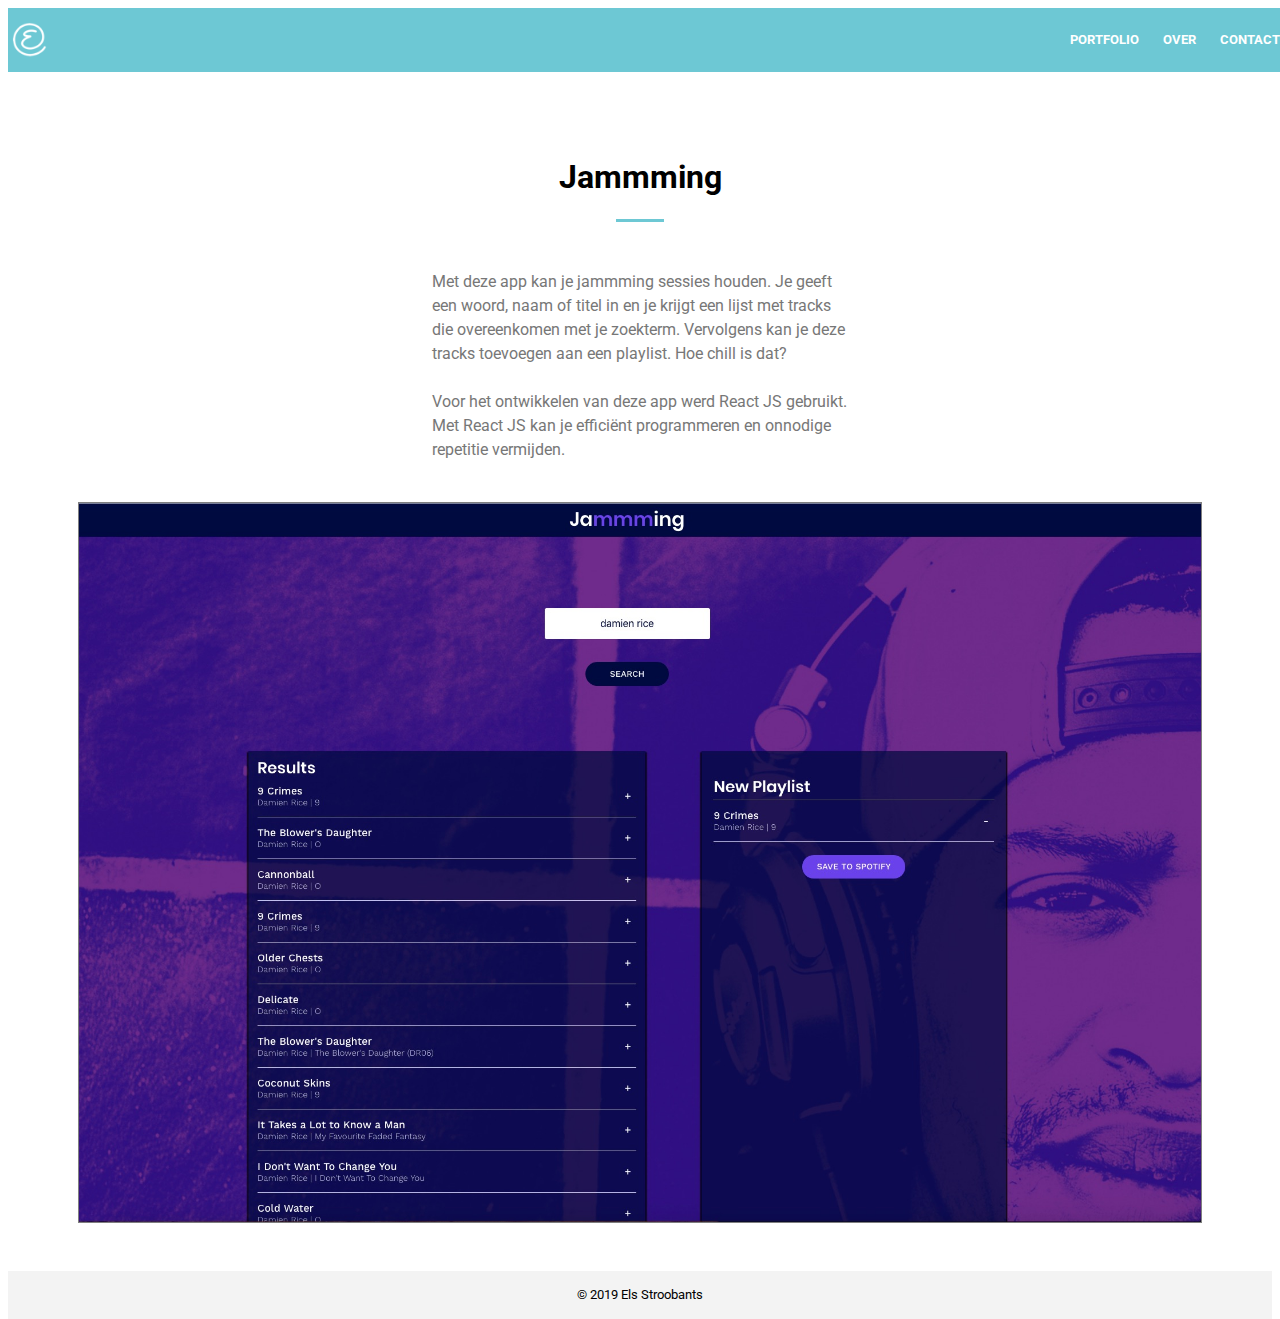
==== jammming.html @ 2d59bb73 "Portfolio update" ====
<!DOCTYPE html>
<html>
  <head>
    <meta charset="utf-8">
    <meta name="viewport" content="width=device-width, initial-scale=1">
    <title>portfolio</title>
    <link href="./resources/css/reset.css" type="text/css" rel="stylesheet">
    <link href="./resources/css/style.css" type= "text/css" rel="stylesheet">
    <link href="https://fonts.googleapis.com/css?family=Roboto" rel="stylesheet">
    <link rel="icon" href="./resources/icons/favicon.ico" type="image/x-icon">
  </head>
  <body>


      <!--Header-->

      <header>
        <div class="logo-container">
          <img src="./resources/images/logo_white.png" alt="logo Els">
        </div>
        <nav class="nav-container">
          <span><a href="index.html#portfolio">PORTFOLIO</a></span>
          <span>
            <a id="nav_about" href="index.html#about">
              <span class="lang_en">ABOUT</span>
              <span class="lang_nl">OVER</span>
            </a>
          </span>
          <span id="nav_blog"><a href="#">BLOG</a></span>
          <span><a href="index.html#contact">CONTACT</a></span>
          <!--<span><a title="English" href="#" onclick="selectLang('en'); return false;">EN</a> | <a title="Nederlands" href="#" onclick="selectLang('nl'); return false;">NL</a></span>-->
        </nav>
      </header>


      <div class= "site-container">

        <!--ravenous-->

        <div id="jammming-text">

          <h1>
            <span class="lang_en">Jammming</span>
            <span class="lang_nl">Jammming</span>
          </h1>
          <div class="line">
          </div>

          <p>
            <span class="lang_en"> This app was created to be able to have chill jammming sessions. You can type any keyword, name or title and and get a list of tracks related to your search which you can then add to a playlist. Simple and fun!
            <br><br>
            React JS was used to build the app, which is perfect for this type of app since its modular set-up avoids lengthy unnecessary repetitive code.
            <br><br>
            </span>
            <span class="lang_nl">Met deze app kan je jammming sessies houden. Je geeft een woord, naam of titel in en je krijgt een lijst met tracks die overeenkomen met je zoekterm. Vervolgens kan je deze tracks toevoegen aan een playlist. Hoe chill is dat?
            <br><br>
            Voor het ontwikkelen van deze app werd React JS gebruikt. Met React JS kan je efficiënt programmeren en onnodige repetitie vermijden.
            <br><br>
            </span>
          </p>

        </div>
        <div id ="jammming-screenshot">
          <img src="./resources/images/jammming_screenshot.jpg" alt ="screenshot jammming app"/>
        </div>


      </div>

      <!--footer-->
      <footer>
        <p class="copyright">&copy 2019 Els Stroobants </p>
      </footer>

      <script type="text/javascript">
        // List of all supported languages
        const languages = ['en', 'nl'];

        // Call this function to set the language
        function selectLang(selectedLang) {
          // Iterate over all language codes
          for (let langIndex = 0; langIndex < languages.length; langIndex++) {
            let langCode = languages[langIndex];

            // Choose if the current language should be displayed or not
            let display;
            if (selectedLang === langCode) {
              display = 'inline';
            } else {
              display = 'none';
            }

            // Find all elements for the current language code
            let elements = document.getElementsByClassName('lang_' + langCode);
            for (let elIndex = 0; elIndex < elements.length; elIndex++) {
              elements[elIndex].style.display = display;
            }
          }
        }
      </script>

    </body>
  </html>
---- resources/css/style.css ----
/* recommendations article Tania Rascia */

html {
  box-sizing: border-box;
}
*, *:before, *:after {
  box-sizing: inherit;
}

/* general */
body {
  font-family: 'Roboto', Helvetica, sans-serif;
  color: #777;
  line-height: 1.5rem;
}

a:hover {
  background-color: #6dc8d4;
  cursor: pointer;
  color: #ff8100
}

.site-container {
  max-width: 78rem;
  margin: 0 auto;
}

.divlink {
  display: block;
  width: 100%;
  height: 100%;
  transition: 0.5s linear 0s;
}

h1 {
  color: black;
  font-weight: bold;
  font-size: 2rem;
  padding: 0.5rem;
}

h2 {
  color: white;
  font-weight: bold;
  font-size: 1rem;
  letter-spacing: 0.4rem;
}

.line {
  background-color: #6dc8d4;
  width: 3rem;
  height: 0.2rem;
  margin-bottom: 2rem;
}

.lang_en {
  display: none;
}

.lang_nl {
  display: inline;
}

/* header */
header {
  height: 4rem;
  width: 100%;
  position: fixed;
  z-index: 1;
  background-color: #6dc8d4;
  display: flex;
  justify-content: space-between;
  align-items: center;
}

.nav-container {
  width: 100%;
  display: flex;
  justify-content: flex-end;
  align-items: center;
}

nav span {
  padding: 0 0.5rem 0 0.5rem;
  font-size: 0.8rem;
}

nav span a {
  color: white;
  text-decoration: none;
  font-weight: bold;
}

#nav_about,
#nav_blog {
  display: none;
}

.logo-container {
  padding-left: 0.25rem;
  color: #777;
  display: flex;
  justify-content: center;
  align-items: center;
  width: 2.5rem;

}

.logo-container img {
  width: 100%;

}

@media only screen and (min-width: 40rem) {
  #nav_about {
    display: inline;
  }

}


/*who am I section*/

.who {
  position: relative;
  top: 4rem;
  display: flex;
  flex-direction: column;
  justify-content: center;
  align-items: center;
  padding: 2rem 2rem 2rem 2rem;
  text-align: center;
}

.banner {
  width: 100%;
  height: 12rem;
  position: relative;
  top: 4rem;
  background-image: url("../images/office.jpg");
  background-repeat: no-repeat;
  background-position: 50% 85%;
  background-size: cover;
}

@media only screen and (min-width: 40rem) {
    .who {
    padding: 4rem 2rem 2rem 2rem;
  }
}

/*what I do section*/

.what {
  position: relative;
  top: 4rem;
  display: flex;
  flex-direction: column;
  justify-content: center;
  align-items: center;
  padding: 4rem 2rem 0rem 2rem;
  text-align: center;
}

/*portfolio section*/

#portfolio {
  position: relative;
  top: 4rem;
  display: flex;
  flex-direction: column;
  justify-content: center;
  align-items: center;
  width: 100%;
  padding: 4rem 0 0rem 0;
}

.projects {
  width: 100%;
  display: flex;
  flex-direction: column;
  justify-content: center;
  align-items: center;
}

.project {
  width: 90%;
  height: 13rem;
  margin-bottom: 1rem;
  display: flex;
  justify-content: center;
  align-items: center;
}

.divlink {
  display: flex;
  justify-content: center;
  align-items: center;
  text-decoration: none;
}


#fotomatic {
  background-image: url("../images/fotomatic.jpg");
  background-repeat: no-repeat;
  background-position: center;
  background-size: cover;
}

#secretagent {
  background-image: url("../images/secretagent.jpg");
  background-repeat: no-repeat;
  background-position: center;
  background-size: cover;
}

#teacozy {
  background-image: url("../images/teacozy.jpg");
  background-repeat: no-repeat;
  background-position: center;
  background-size: cover;
}

#tortoiseshell {
  background-image: url("../images/tortoiseshell.jpg");
  background-repeat: no-repeat;
  background-position: left;
  background-size: cover;
}

#excursion {
  background-image: url("../images/excursion.jpg");
  background-repeat: no-repeat;
  background-position: left;
  background-size: cover;
}

#colmar {
  background-image: url("../images/colmar.jpg");
  background-repeat: no-repeat;
  background-position: center;
  background-size: cover;
}

#jumpstart {
  background-image: url("../images/jumpstart.jpg");
  background-repeat: no-repeat;
  background-position: center;
  background-size: cover;
}

#mytimes {
  background-image: url("../images/mytimes.png");
  background-repeat: no-repeat;
  background-position: center;
  background-size: cover;
}

#ravenous {
  background-image: url("../images/ravenous.jpg");
  background-repeat: no-repeat;
  background-position: center;
  background-size: cover;
}

#jammming {
  background-image: url("../images/jammming.jpg");
  background-repeat: no-repeat;
  background-position: center;
  background-size: cover;
}


@media only screen and (min-width: 40rem) {
  .projects {
    flex-direction: row;
    justify-content: center;
    align-items: center;
    flex-wrap: wrap;
  }

  .project {
    margin: 2rem;
    width: 100%;
    max-width: 13rem;
    max-height: 13rem;
  }
}


/*about me section */

#about {
  position: relative;
  top: 4rem;
  display: flex;
  flex-direction: column;
  justify-content: flex-start;
  align-items: center;
  padding: 4rem 2rem 0rem 2rem;
  max-width: 30rem;
  margin: 0 auto;
}

#about img {
  height: 5rem;
  border-radius: 5rem;
  padding: 0rem;

}

#contact {
  position: relative;
  top: 4rem;
  display: flex;
  flex-direction: column;
  justify-content: center;
  align-items: center;
  padding: 4rem 2rem 2rem 2rem;
  text-align: center;
}

/*contact section*/
.info-box{
  display: flex;
  flex-direction: column;
  justify-content: center;
  align-items: center;
  width: 100%;
}

.email {
  width: 50%;
  display: flex;
  flex-direction: column;
  justify-content: center;
  align-items: center;
  padding: 2rem 0 0 0;
}

.email img {
  width: 3rem;
}

.email_logo {
    display: block;
    background-color: #ffffff;
}

/*ravenous page*/
#ravenous-text,
#jammming-text {
  position: relative;
  top: 4rem;
  display: flex;
  flex-direction: column;
  justify-content: flex-start;
  align-items: center;
  padding: 4rem 2rem 0rem 2rem;
  max-width: 30rem;
  margin: 0 auto;
}

#ravenous-screenshot,
#jammming-screenshot {

  position: relative;
  top: 4rem;
  display: flex;
  flex-direction: column;
  justify-content: flex-start;
  align-items: center;
  margin: 0 auto;
}

#ravenous-screenshot img,
#jammming-screenshot img{
border: solid 1px grey;
width: 90%;
margin-bottom: 3rem;
}



/*footer section*/

footer{
  position: relative;
  top: 4rem;
  height: 3rem;
  width: 100%;
  display: flex;
  flex-direction: column;
  justify-content: center;
  align-items: center;
  background-color: #f3f3f3;
  }

footer .copyright {
  text-align: left;
  color: black;
  font-size: 0.8rem;
}
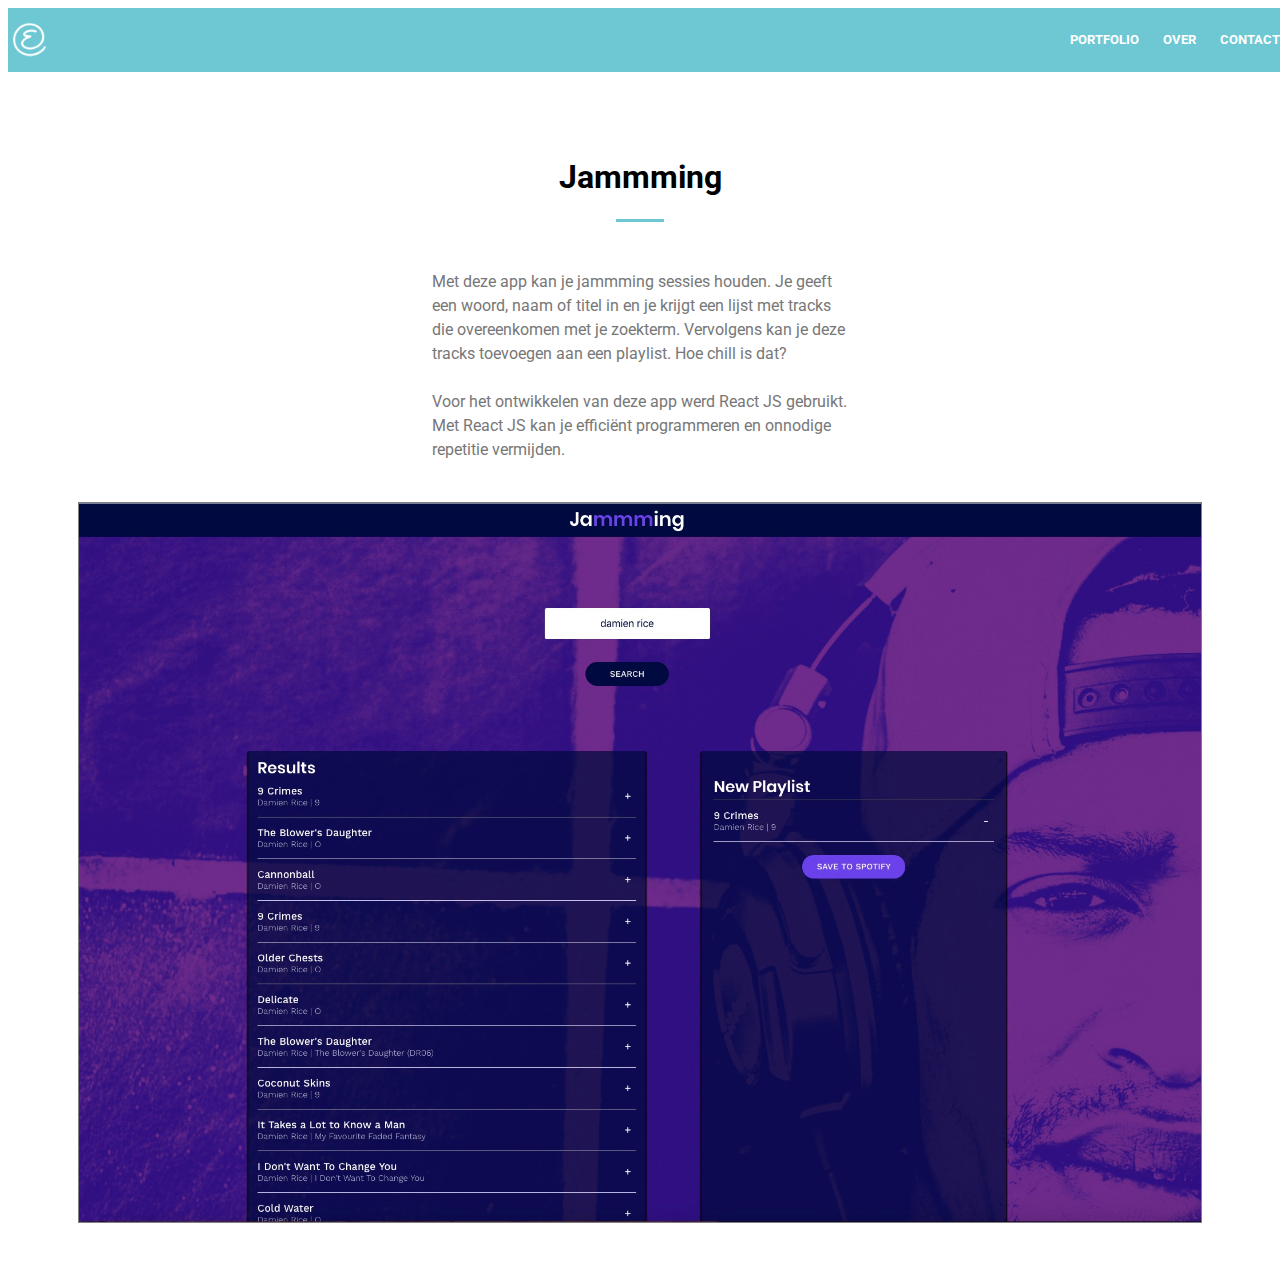
==== commit e1de5946: "Portfolio update" ====
--- a/jammming.html
+++ b/jammming.html
@@ -64,13 +64,7 @@
           <img src="./resources/images/jammming_screenshot.jpg" alt ="screenshot jammming app"/>
         </div>
 
-
       </div>
-
-      <!--footer-->
-      <footer>
-        <p class="copyright">&copy 2019 Els Stroobants </p>
-      </footer>
 
       <script type="text/javascript">
         // List of all supported languages
--- a/resources/css/style.css
+++ b/resources/css/style.css
@@ -12,6 +12,8 @@
   font-family: 'Roboto', Helvetica, sans-serif;
   color: #777;
   line-height: 1.5rem;
+  /* padding-bottom: 3rem;
+  min-height: 100%; */
 }
 
 a:hover {
